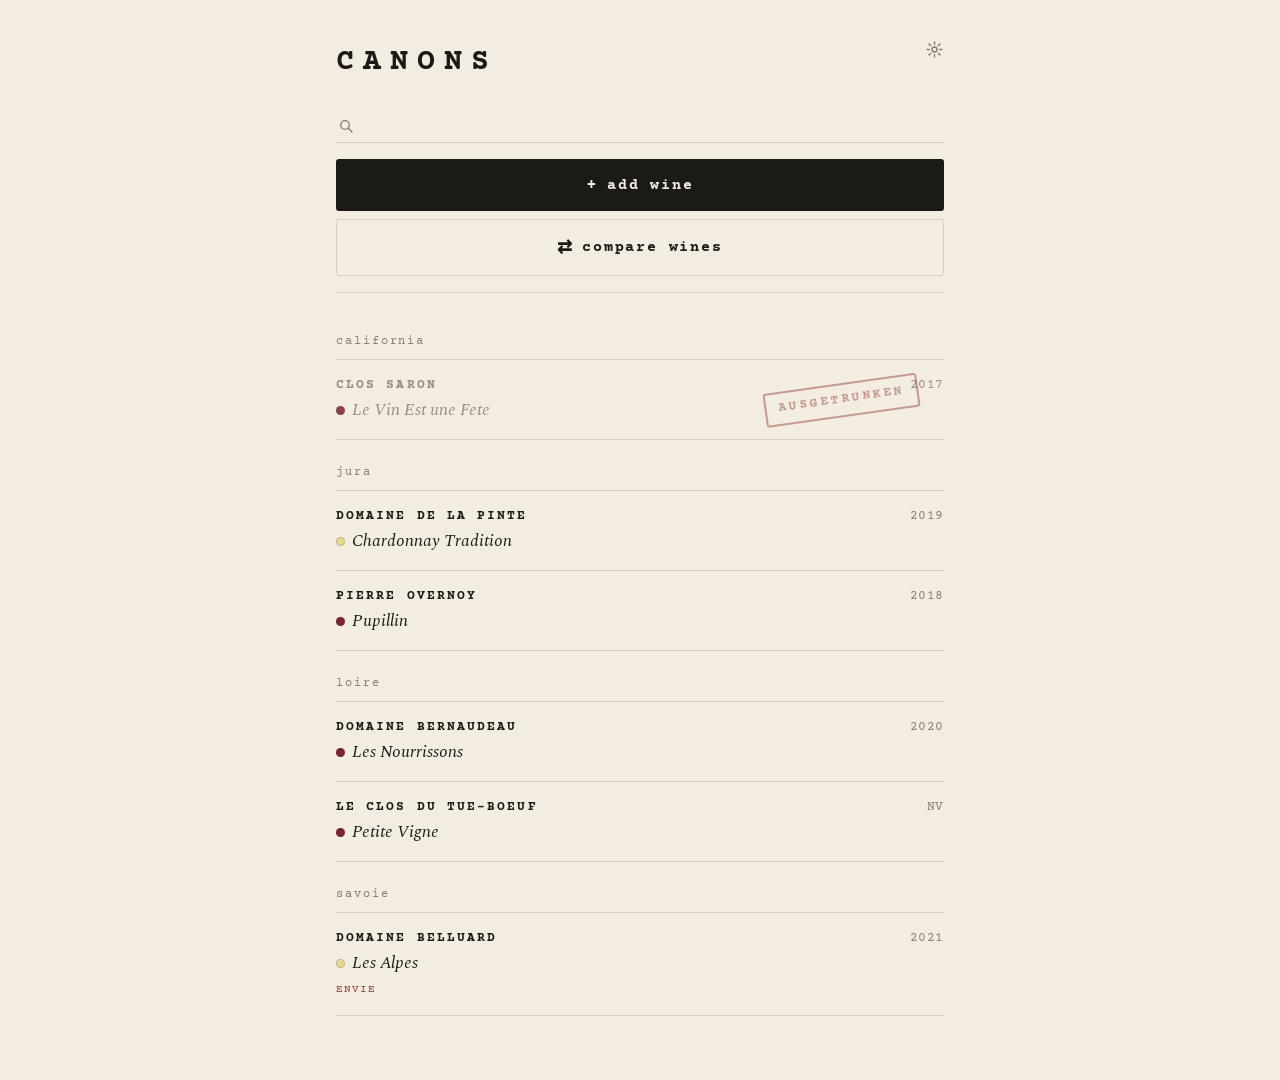
==== index.html @ 87cb5740 "Comparison stage 2: compare module — picker, AI/free run, swipeable result cards" ====
<!DOCTYPE html>
<html lang="en">
  <head>
    <meta charset="UTF-8" />
    <meta name="viewport" content="width=device-width, initial-scale=1, viewport-fit=cover" />
    <meta name="theme-color" content="#f3ede1" />
    <meta name="color-scheme" content="light" />
    <title>CANONS</title>

    <link rel="manifest" href="./manifest.webmanifest" />
    <link rel="apple-touch-icon" href="./icons/icon-192.png" />
    <meta name="apple-mobile-web-app-capable" content="yes" />
    <meta name="apple-mobile-web-app-status-bar-style" content="default" />
    <meta name="apple-mobile-web-app-title" content="CANONS" />

    <link
      href="https://fonts.googleapis.com/css2?family=Courier+Prime:ital,wght@0,400;0,700;1,400&family=Spectral:ital,wght@0,400;0,500;1,400&family=Space+Grotesk:wght@300;400;500;600;700&family=Comic+Relief:wght@400;700&display=swap"
      rel="stylesheet"
    />
    <link rel="stylesheet" href="./styles.css" />
  </head>
  <body>
    <div class="app">
      <!-- ================= HOME ================= -->
      <section id="view-home" class="view">
        <header class="app-header">
          <div class="brand-row">
            <p class="brand">CANONS</p>
            <button class="icon-btn" id="settings-btn" type="button" aria-label="Appearance settings">
              <svg viewBox="0 0 24 24" aria-hidden="true" fill="none" stroke="currentColor" stroke-width="1.8" stroke-linecap="round">
                <circle cx="12" cy="12" r="3.2" />
                <path d="M12 2.5v3M12 18.5v3M2.5 12h3M18.5 12h3M5 5l2.1 2.1M16.9 16.9 19 19M19 5l-2.1 2.1M7.1 16.9 5 19" />
              </svg>
            </button>
          </div>

          <div class="filter-line">
            <svg class="filter-icon" viewBox="0 0 24 24" aria-hidden="true">
              <circle cx="10.5" cy="10.5" r="6.5" fill="none" stroke="currentColor" stroke-width="2" />
              <line x1="15.5" y1="15.5" x2="21" y2="21" stroke="currentColor" stroke-width="2" stroke-linecap="round" />
            </svg>
            <input
              id="filter-input"
              class="filter-input"
              type="search"
              placeholder=""
              aria-label="Search the cellar"
              autocomplete="off"
              autocapitalize="off"
              spellcheck="false"
            />
          </div>

          <div class="actions">
            <button class="add-btn-large" type="button" id="add-wine-btn">
              <span class="glyph">+</span> add wine
            </button>
            <button class="add-btn-large add-btn-large--secondary" type="button" id="compare-btn">
              <span class="glyph">⇄</span> compare wines
            </button>
          </div>
        </header>

        <main id="wine-list"></main>
      </section>

      <!-- ================= ADD WINE ================= -->
      <section id="view-add" class="view" hidden>
        <header class="view-header">
          <button class="action-link" type="button" id="add-back-btn">‹ back</button>
          <p class="brand">New wine</p>
        </header>

        <form id="add-form" novalidate>
          <div class="wine-fields" id="add-fields"></div>
          <div class="form-actions">
            <button type="submit" class="save-btn">save</button>
          </div>
        </form>
      </section>

      <!-- ================= WINE DETAIL ================= -->
      <section id="view-detail" class="view" hidden>
        <header class="view-header">
          <button class="action-link" type="button" id="detail-back-btn">‹ back</button>
          <button class="action-link action-link--quiet" type="button" id="detail-delete-btn">remove</button>
        </header>

        <p class="meta-line" id="detail-meta"></p>

        <form id="detail-form" novalidate>
          <div class="wine-fields" id="detail-fields"></div>
          <div class="form-actions">
            <span class="save-status" id="detail-save-status"></span>
            <button type="submit" class="save-btn">save</button>
          </div>
        </form>
      </section>

      <!-- ================= COMPARE: saved list ================= -->
      <section id="view-compare" class="view" hidden>
        <header class="view-header">
          <button class="action-link" type="button" id="compare-back-btn">‹ back</button>
          <p class="brand">Compare</p>
        </header>
        <div class="actions">
          <button class="add-btn-large" type="button" id="compare-new-btn">
            <span class="glyph">+</span> new comparison
          </button>
        </div>
        <main id="compare-list"></main>
      </section>

      <!-- ================= COMPARE: builder ================= -->
      <section id="view-compare-build" class="view" hidden>
        <header class="view-header">
          <button class="action-link" type="button" id="compare-build-back-btn">‹ back</button>
          <p class="brand">New comparison</p>
        </header>

        <p class="section-label">wines</p>
        <ul class="compare-chosen" id="compare-chosen"></ul>

        <div class="compare-add-actions">
          <button type="button" class="backup-btn" id="compare-add-cellar-btn">add from cellar</button>
          <button type="button" class="backup-btn" id="compare-add-outside-btn">add outside wine</button>
        </div>

        <!-- cellar picker -->
        <div class="compare-cellar-picker" id="compare-cellar-picker" hidden>
          <input type="search" class="filter-input" id="compare-cellar-search" placeholder="search your cellar…" autocomplete="off" />
          <div class="compare-cellar-results" id="compare-cellar-results"></div>
        </div>

        <!-- outside-wine mini form -->
        <div class="compare-outside-form" id="compare-outside-form" hidden>
          <input type="text" class="sync-field" id="compare-out-producer" placeholder="producer" autocomplete="off" />
          <input type="text" class="sync-field" id="compare-out-cuvee" placeholder="cuvée" autocomplete="off" />
          <input type="text" class="sync-field" id="compare-out-vintage" placeholder="vintage (or NV)" autocomplete="off" />
          <button type="button" class="backup-btn" id="compare-out-add-btn">add this wine</button>
        </div>

        <p class="compare-build-hint" id="compare-build-hint">add at least 2 wines to compare.</p>

        <!-- run: chooser / loading / fail / free-paste (reuses research styles) -->
        <div class="research-panel compare-run" id="compare-run" hidden>
          <div class="research-chooser" id="compare-chooser">
            <p class="research-chooser-q">how would you like to run this comparison?</p>
            <div class="research-chooser-actions">
              <button type="button" class="research-choose-ai" id="compare-choose-ai">AI compare</button>
              <button type="button" class="research-choose-free" id="compare-choose-free">free compare</button>
            </div>
            <p class="research-chooser-note">
              <strong>AI</strong> compares all the wines in one web-backed pass
              (costs a few cents). <strong>Free</strong> gives you a prompt to
              paste into any chatbot yourself.
            </p>
          </div>

          <div class="research-loading" id="compare-loading" hidden>
            <span class="research-spinner" aria-hidden="true"></span>
            <p class="research-loading-text">comparing… this can take 10–30 seconds.</p>
            <div class="research-actions">
              <button type="button" class="research-loading-cancel" id="compare-loading-cancel">cancel</button>
            </div>
          </div>

          <div class="research-fail" id="compare-fail" hidden>
            <p class="research-error compare-fail-msg" id="compare-fail-msg"></p>
            <div class="research-actions research-actions--end">
              <button type="button" class="action-link" id="compare-fail-free">free instead</button>
              <button type="button" class="action-link action-link--quiet" id="compare-fail-cancel">cancel</button>
              <button type="button" class="save-btn" id="compare-retry-btn">retry</button>
            </div>
          </div>

          <div class="research-input" id="compare-manual" hidden>
            <p class="research-help">
              Tap <strong>copy request</strong>, paste it into Claude or ChatGPT,
              then paste the reply back and tap <strong>view comparison</strong>.
            </p>
            <div class="research-actions research-actions--start">
              <button type="button" class="action-link" id="compare-copy-btn">
                <span class="glyph">⧉</span> copy request
              </button>
              <span class="research-status" id="compare-copy-status"></span>
            </div>
            <textarea class="research-paste" id="compare-paste" rows="4" placeholder="paste the assistant's reply here…" autocomplete="off" spellcheck="false"></textarea>
            <p class="research-error" id="compare-manual-error" hidden></p>
            <div class="research-actions">
              <button type="button" class="action-link action-link--quiet" id="compare-manual-cancel">cancel</button>
              <button type="button" class="save-btn" id="compare-manual-review">view comparison</button>
            </div>
          </div>
        </div>
      </section>

      <!-- ================= COMPARE: detail (swipeable cards) ================= -->
      <section id="view-compare-detail" class="view" hidden>
        <header class="view-header">
          <button class="action-link" type="button" id="compare-detail-back-btn">‹ back</button>
          <button class="action-link action-link--quiet" type="button" id="compare-delete-btn">delete</button>
        </header>
        <p class="meta-line" id="compare-detail-title"></p>
        <div class="compare-cards" id="compare-cards"></div>
        <div class="compare-dots" id="compare-dots" aria-hidden="true"></div>
      </section>

      <!-- ================= SETTINGS ================= -->
      <div class="settings-overlay" id="settings-overlay" hidden>
        <div class="settings-sheet" role="dialog" aria-label="Settings">

          <!-- ---- Main page: appearance + a door into advanced ---- -->
          <div class="settings-page" id="settings-page-main">
            <div class="settings-head">
              <p class="settings-title">appearance</p>
              <button class="action-link action-link--quiet" type="button" id="settings-close">close</button>
            </div>
            <p class="settings-label">theme</p>
            <div class="theme-list" id="theme-list"></div>

            <button type="button" class="settings-row-btn" id="settings-advanced-btn">
              <span>data &amp; sync</span>
              <span class="settings-row-chevron" aria-hidden="true">›</span>
            </button>
          </div>

          <!-- ---- Advanced page: sync + backup ---- -->
          <div class="settings-page" id="settings-page-advanced" hidden>
            <div class="settings-head">
              <button class="action-link" type="button" id="settings-back-btn">‹ back</button>
              <p class="settings-title">data &amp; sync</p>
            </div>

            <button type="button" class="action-link action-link--quiet sync-help-toggle" id="sync-help-toggle" aria-expanded="false" aria-controls="sync-help-panel">how does this work?</button>

            <div class="sync-help-panel" id="sync-help-panel" hidden>
              <p class="sync-help-block">
                <strong>Sync</strong> keeps your cellar matched on every device, automatically.
                Set it up once and anything you add or edit shows up on your other
                devices on its own — no files to move. On a new device, open this menu,
                paste the <strong>sync code</strong> from a device that's already linked,
                then tap <strong>link this device</strong>.
              </p>
              <p class="sync-help-block">
                <strong>Export / import</strong> is the manual version.
                <strong>Export wines</strong> saves your whole cellar to a single file
                you can keep as a backup or send to someone. <strong>Import wines</strong>
                loads that file back in. Nothing updates by itself — you do it whenever
                you want a snapshot.
              </p>
              <p class="sync-help-block sync-help-diff">
                <strong>The difference:</strong> both move your wines around — sync does
                it for you continuously, export/import is a one-off copy you trigger by
                hand. Use sync for everyday across-device use; run an export now and then
                as a safety backup.
              </p>
            </div>

            <p class="settings-label">sync</p>

            <!-- Linked state -->
            <div class="sync-linked" id="sync-linked" hidden>
              <p class="sync-info">
                Synced across devices.
                <span class="sync-when" id="sync-when"></span>
              </p>
              <div class="sync-actions">
                <button type="button" class="backup-btn" id="sync-now-btn">sync now</button>
                <button type="button" class="backup-btn" id="sync-copy-btn">copy sync code</button>
                <button type="button" class="backup-btn backup-btn--quiet" id="sync-unlink-btn">unlink</button>
              </div>
            </div>

            <!-- Unlinked state -->
            <div class="sync-setup" id="sync-setup">
              <p class="sync-help">
                Sync your cellar between devices with no account — paste a
                <strong>sync code</strong> from another device, or set up a new
                shared cellar.
              </p>
              <textarea
                class="sync-token-input"
                id="sync-token-input"
                rows="2"
                placeholder="paste a sync code here…"
                autocomplete="off"
                spellcheck="false"
              ></textarea>
              <div class="sync-actions">
                <button type="button" class="backup-btn" id="sync-join-btn">link this device</button>
                <button type="button" class="backup-btn backup-btn--quiet" id="sync-new-btn">set up new cellar</button>
              </div>

              <!-- New-cellar form (Supabase details), revealed by "set up new cellar" -->
              <div class="sync-new-form" id="sync-new-form" hidden>
                <label class="sync-field-label" for="sync-url-input">Supabase project URL</label>
                <input type="url" class="sync-field" id="sync-url-input" placeholder="https://xxxx.supabase.co" autocomplete="off" spellcheck="false" />
                <label class="sync-field-label" for="sync-key-input">Supabase anon key</label>
                <textarea class="sync-field" id="sync-key-input" rows="2" placeholder="eyJ…" autocomplete="off" spellcheck="false"></textarea>
                <label class="sync-field-label" for="sync-code-input">cellar code (the shared secret)</label>
                <div class="sync-code-row">
                  <input type="text" class="sync-field" id="sync-code-input" placeholder="e.g. abcd-efgh-ijkl" autocomplete="off" spellcheck="false" />
                  <button type="button" class="backup-btn" id="sync-gen-btn">generate</button>
                </div>
                <button type="button" class="backup-btn" id="sync-create-btn">create &amp; link</button>
              </div>
            </div>

            <!-- Inline confirm (replaces blocking confirm() dialogs, which are
                 unreliable inside an installed PWA) -->
            <div class="sync-confirm" id="sync-confirm" hidden>
              <p class="sync-confirm-msg" id="sync-confirm-msg"></p>
              <div class="sync-actions">
                <button type="button" class="backup-btn" id="sync-confirm-yes">ok</button>
                <button type="button" class="backup-btn backup-btn--quiet" id="sync-confirm-no">cancel</button>
              </div>
            </div>

            <p class="backup-status" id="sync-status"></p>

            <p class="settings-label settings-label--spaced">backup</p>
            <div class="backup-actions">
              <button type="button" class="backup-btn" id="export-btn">export wines</button>
              <label class="backup-btn" for="import-input">
                import wines
                <input type="file" id="import-input" accept="application/json,.json" hidden />
              </label>
            </div>
            <p class="backup-status" id="backup-status"></p>
          </div>
        </div>
      </div>
    </div>

    <!-- Shared field markup for Add Wine and Wine detail (cloned via JS) -->
    <template id="wine-fields-template">
      <div class="field field-producer">
        <label data-cf="producer">producer</label>
        <textarea class="f-producer autogrow" rows="1" autocomplete="off" spellcheck="false"></textarea>
      </div>

      <div class="field field-cuvee">
        <label data-cf="cuvee">cuvée</label>
        <textarea class="f-cuvee autogrow" rows="1" autocomplete="off" spellcheck="false"></textarea>
      </div>

      <div class="field">
        <label data-cf="grape_varietals">grape varietals</label>
        <textarea class="f-grapes autogrow" rows="1" placeholder="composition may vary by vintage" autocomplete="off" spellcheck="false"></textarea>
      </div>

      <div class="field-row">
        <div class="field field-vintage">
          <label data-cf="vintage">vintage</label>
          <input type="text" class="f-vintage" placeholder="e.g. 2021 or NV" autocomplete="off" />
        </div>

        <div class="field field-bottles">
          <label>bottles</label>
          <div class="stepper">
            <button type="button" class="stepper-btn bottles-minus" aria-label="One fewer">−</button>
            <input type="number" class="f-bottles" inputmode="numeric" min="0" step="1" value="1" />
            <button type="button" class="stepper-btn bottles-plus" aria-label="One more">+</button>
          </div>
        </div>
      </div>

      <div class="field">
        <label>status</label>
        <div class="status-options">
          <button type="button" class="status-option" data-status="en_cave">en cave</button>
          <button type="button" class="status-option" data-status="envie">envie</button>
          <button type="button" class="status-option" data-status="ausgetrunken">finished</button>
        </div>
      </div>

      <div class="research-launch">
        <button type="button" class="research-trigger">
          <span class="glyph">⌕</span> get wine info
        </button>
        <div class="research-mount"></div>
      </div>

      <p class="section-label">tech facts</p>

      <div class="field-row">
        <div class="field">
          <label data-cf="region">region</label>
          <textarea class="f-region autogrow" rows="1" autocomplete="off" spellcheck="false"></textarea>
        </div>
        <div class="field">
          <label data-cf="country">country</label>
          <textarea class="f-country autogrow" rows="1" autocomplete="off" spellcheck="false"></textarea>
        </div>
      </div>

      <div class="field-row">
        <div class="field">
          <label data-cf="colour">colour</label>
          <textarea class="f-colour autogrow" rows="1" placeholder="rouge / blanc / rosé / orange" autocomplete="off" spellcheck="false"></textarea>
        </div>
        <div class="field">
          <label data-cf="terroir_type">terroir type</label>
          <textarea class="f-terroir autogrow" rows="1" autocomplete="off" spellcheck="false"></textarea>
        </div>
      </div>

      <p class="section-label" data-cf="vinification">vinification</p>
      <div class="field">
        <textarea
          class="f-vinification narrative autogrow"
          rows="3"
          placeholder="concrete facts only — maceration, élevage, vessel, ageing time…"
        ></textarea>
      </div>

      <p class="section-label" data-cf="tasting_notes">tasting notes</p>
      <div class="field">
        <textarea class="f-tasting-notes narrative autogrow" rows="3"></textarea>
      </div>
      <div class="field">
        <label data-cf="drinking_window">drinking window</label>
        <textarea class="f-drinking-window autogrow" rows="1" placeholder="e.g. now–2030" autocomplete="off" spellcheck="false"></textarea>
      </div>

      <p class="section-label" data-cf="expert_context">context</p>
      <div class="field">
        <textarea
          class="f-expert-context narrative autogrow"
          rows="3"
          placeholder="the lowdown — where it sits in the lineup, scarcity, price, who pours it… (research can fill this)"
        ></textarea>
      </div>

      <p class="section-label">notes</p>
      <div class="field">
        <textarea class="f-user-notes narrative autogrow" rows="3" placeholder="your own notes"></textarea>
      </div>

      <div class="provenance-block" hidden>
        <p class="section-label">sources</p>
        <p class="confidence-legend">
          <span class="confidence-dot" data-confidence="sourced"></span> sourced
          <span class="confidence-dot" data-confidence="inferred"></span> inferred
          <span class="confidence-dot" data-confidence="not_found"></span> not found
        </p>
        <ul class="sources-list"></ul>
      </div>
    </template>

    <!-- Research panel (cloned into the Add and Detail views via JS) -->
    <template id="research-panel-template">
      <section class="research-panel" hidden>
        <!-- Chooser: pick how to look the wine up (shown first each time) -->
        <div class="research-chooser">
          <p class="research-chooser-q">how would you like to look this up?</p>
          <div class="research-chooser-actions">
            <button type="button" class="research-choose-ai">AI research</button>
            <button type="button" class="research-choose-free">free search</button>
          </div>
          <p class="research-chooser-note">
            <strong>AI</strong> fills the facts for you from the web (costs a few
            cents per wine). <strong>Free</strong> gives you a prompt to paste
            into any chatbot yourself.
          </p>
        </div>

        <!-- Automated: working/loading state -->
        <div class="research-loading" hidden>
          <span class="research-spinner" aria-hidden="true"></span>
          <p class="research-loading-text">researching this wine… this can take 10–30 seconds.</p>
          <div class="research-actions">
            <button type="button" class="research-loading-cancel">cancel</button>
          </div>
        </div>

        <!-- Automated: failure / retry state -->
        <div class="research-fail" hidden>
          <p class="research-error research-fail-msg"></p>
          <div class="research-actions research-actions--end">
            <button type="button" class="action-link research-fail-manual">free search instead</button>
            <button type="button" class="action-link action-link--quiet research-fail-cancel">cancel</button>
            <button type="button" class="save-btn research-retry-btn">retry</button>
          </div>
        </div>

        <!-- Manual: dossier paste-back -->
        <div class="research-input" hidden>
          <p class="research-help">
            Tap <strong>copy request</strong>, paste it into Claude or ChatGPT,
            then paste the reply back below and tap <strong>review</strong>.
          </p>
          <div class="research-actions research-actions--start">
            <button type="button" class="action-link research-copy-btn">
              <span class="glyph">⧉</span> copy request
            </button>
            <span class="research-status research-copy-status"></span>
          </div>
          <textarea
            class="research-paste"
            rows="4"
            placeholder="paste the assistant's reply here…"
            autocomplete="off"
            spellcheck="false"
          ></textarea>
          <p class="research-error" hidden></p>
          <div class="research-actions">
            <button type="button" class="action-link action-link--quiet research-cancel-btn">cancel</button>
            <button type="button" class="save-btn research-review-btn">review</button>
          </div>
        </div>

        <div class="research-review" hidden>
          <p class="research-label">review &amp; apply — unchecked items are left as they are</p>
          <div class="research-preview-list"></div>
          <div class="research-actions">
            <button type="button" class="action-link action-link--quiet research-back-btn">back</button>
            <button type="button" class="save-btn research-apply-btn">apply selected</button>
          </div>
        </div>
      </section>
    </template>

    <script src="./storage.js"></script>
    <script src="./research.js"></script>
    <script src="./compare.js"></script>
    <script src="./compare-store.js"></script>
    <script src="./sync.js"></script>
    <script src="./research-api.js"></script>
    <script src="./app.js"></script>
  </body>
</html>
---- styles.css ----
/* ---------------------------------------------------------------------------
   Wine Cave — design system
   Reference: a natural-wine restaurant list in Paris — matte paper, ink,
   typewriter + warm serif type, calm and unfussy.
--------------------------------------------------------------------------- */

/* ---------------------------------------------------------------------------
   THEMES
   Each theme just overrides the palette + font variables below. "Paper" (the
   original look) lives in :root and is the default. New styles are added as
   another html[data-theme="…"] block — no structural changes needed. The
   active theme is chosen in the settings menu and saved to localStorage.
--------------------------------------------------------------------------- */

:root {
  /* Palette — "Paper" (default theme) */
  --paper: #f3ede1;
  --ink: #1c1a17;
  --muted: #857b6d;
  --hairline: #d9cfbd;
  --accent: #8e3b2f; /* rubber-stamp oxblood */

  /* Type */
  --font-mono: "Courier Prime", "Courier New", ui-monospace, SFMono-Regular, Menlo, monospace;
  --font-serif: "Spectral", "Iowan Old Style", "Palatino Linotype", Georgia, serif;
  --font-sans: "Space Grotesk", "Helvetica Neue", Arial, sans-serif;

  /* Rhythm (shared across all themes) */
  --space-1: 4px;
  --space-2: 8px;
  --space-3: 16px;
  --space-4: 24px;
  --space-5: 40px;
  --space-6: 64px;

  --max-width: 640px;
}

/* Palette blocks use a bare [data-theme] selector (not html[…]) so they apply
   both to <html> (the active theme) AND to any scoped element — e.g. each row
   in the settings menu previews itself in its own theme. Layout/treatment
   rules below stay html-scoped so previews don't reflow the whole app. */

[data-theme="paper"] {
  --paper: #f3ede1;
  --ink: #1c1a17;
  --muted: #857b6d;
  --hairline: #d9cfbd;
  --accent: #8e3b2f;
}

/* Example alternate theme — cool marble whites with a deep-green accent. */
[data-theme="marble"] {
  --paper: #eef0ec;
  --ink: #20231f;
  --muted: #82867e;
  --hairline: #d6d9d1;
  --accent: #3f5c4c;
}

/* ---- Swiss / International Typographic Style ----------------------------
   Space Grotesk throughout, larger and bolder, no italics. The three Swiss
   themes share this typography and differ only in palette. Overriding the
   font variables flips every component to Space Grotesk in one move. */

[data-theme^="swiss"] {
  --font-mono: var(--font-sans);
  --font-serif: var(--font-sans);
}

[data-theme="swiss-white"] {
  --paper: #ffffff;
  --ink: #000000;
  --muted: #6f6f6f;
  --hairline: #e4e4e4;
  --accent: #000000;
}

[data-theme="swiss-black"] {
  --paper: #000000;
  --ink: #ffffff;
  --muted: #9a9a9a;
  --hairline: #2b2b2b;
  --accent: #ffffff;
  color-scheme: dark;
}

[data-theme="swiss-primary"] {
  --paper: #ffffff;
  --ink: #000000;
  --muted: #6f6f6f;
  --hairline: #e4e4e4;
  --accent: #000000;
}

/* ---- Comic — playful: Comic Relief, rainbow letters (set in JS), cream
   ground with a tiled wallpaper of little sloshing wine glasses. -------- */

[data-theme="comic"] {
  --paper: #f8f2e3;
  --ink: #5a4a2f;
  --muted: #b0a07d;
  --hairline: #e7dabd;
  --accent: #d2552f;
  --font-mono: "Comic Relief", "Comic Sans MS", "Chalkboard SE", cursive;
  --font-serif: "Comic Relief", "Comic Sans MS", "Chalkboard SE", cursive;
}

html[data-theme="comic"] body {
  background-color: #f8f2e3;
  background-image: url("data:image/svg+xml,%3Csvg xmlns='http://www.w3.org/2000/svg' width='66' height='66' viewBox='0 0 66 66'%3E%3Cg fill='none' stroke='%23ecdfc2' stroke-width='1.5' stroke-linecap='round' stroke-linejoin='round' transform='rotate(45 33 33)'%3E%3Cpath d='M25 20 Q33 35 41 20'/%3E%3Cpath d='M33 35 V47'/%3E%3Cpath d='M26 49 H40'/%3E%3Cpath d='M41 20 Q48 14 46 8'/%3E%3Ccircle cx='46' cy='5' r='1.3'/%3E%3Cpath d='M25 20 Q22 16 24 12'/%3E%3C/g%3E%3C/svg%3E");
  background-size: 66px 66px;
}

/* A touch larger and heavier so the rounded letters read well over the
   wallpaper. */
html[data-theme="comic"] body {
  font-size: 18px;
  font-weight: 700;
}

/* Outline the filled buttons so the rainbow letters stay readable. */
html[data-theme="comic"] .add-btn-large,
html[data-theme="comic"] .save-btn,
html[data-theme="comic"] .research-trigger {
  background: var(--paper);
  color: var(--ink);
  border: 2px solid var(--hairline);
}

html[data-theme="comic"] .wine-cuvee {
  font-style: normal;
}

/* Shared Swiss typographic treatment — bigger, bolder, gridded. */
html[data-theme^="swiss"] body {
  font-size: 17px;
}

html[data-theme^="swiss"] .brand {
  font-size: 18px;
  font-weight: 700;
  letter-spacing: 0.16em;
}

html[data-theme^="swiss"] .region-label {
  font-size: 13px;
  font-weight: 700;
  letter-spacing: 0.08em;
  color: var(--ink);
}

html[data-theme^="swiss"] .wine-producer {
  font-size: 12px;
  font-weight: 700;
  letter-spacing: 0.14em;
}

html[data-theme^="swiss"] .wine-cuvee {
  font-family: var(--font-sans);
  font-style: normal;
  font-weight: 500;
  font-size: 23px;
  letter-spacing: -0.01em;
}

html[data-theme^="swiss"] .wine-vintage {
  font-size: 15px;
  font-weight: 500;
}

html[data-theme^="swiss"] .field-cuvee textarea {
  font-family: var(--font-sans);
  font-style: normal;
  font-weight: 500;
  font-size: 20px;
}

html[data-theme^="swiss"] .section-label {
  font-weight: 700;
}

html[data-theme^="swiss"] .add-btn-large,
html[data-theme^="swiss"] .research-trigger,
html[data-theme^="swiss"] .save-btn {
  font-weight: 700;
  letter-spacing: 0.06em;
}

/* The stamp's multiply blend is tuned for ink-on-paper; normalise it so it
   stays visible on the white and black Swiss grounds. */
html[data-theme^="swiss"] .stamp {
  mix-blend-mode: normal;
  opacity: 0.85;
  font-weight: 700;
}

/* Marble — give the add-wine button the deep-green accent so it matches the
   "research this wine" button instead of reading as near-black ink. */
html[data-theme="marble"] .add-btn-large {
  background: var(--accent);
}

html[data-theme="marble"] .add-btn-large:hover {
  background: var(--accent);
  opacity: 0.88;
}

/* The AUSGETRUNKEN stamp already uses --accent, but its multiply blend muddies
   the green over marble's cool ground. Normalise the blend so the accent reads
   true, while opacity keeps the faded, stamped-on tone. */
html[data-theme="marble"] .stamp {
  mix-blend-mode: normal;
}

/* Swiss Primary — each non-finished entry's text takes a random primary
   colour (assigned in JS); let the producer/cuvée/vintage inherit it. */
html[data-theme="swiss-primary"] .wine-entry:not(.wine-entry--finished) .wine-producer,
html[data-theme="swiss-primary"] .wine-entry:not(.wine-entry--finished) .wine-cuvee,
html[data-theme="swiss-primary"] .wine-entry:not(.wine-entry--finished) .wine-vintage {
  color: inherit;
}

* {
  box-sizing: border-box;
}

html,
body {
  margin: 0;
  padding: 0;
}

body {
  background: var(--paper);
  color: var(--ink);
  font-family: var(--font-mono);
  font-size: 16px;
  line-height: 1.5;
  -webkit-font-smoothing: antialiased;
  text-rendering: optimizeLegibility;
}

/* Force the light palette even if the system is in dark mode (§8) */
:root {
  color-scheme: light only;
}

.app {
  max-width: var(--max-width);
  margin: 0 auto;
  padding: var(--space-5) var(--space-3) var(--space-6);
}

/* ---------------------------------------------------------------------- */
/* Header / filter / actions                                               */
/* ---------------------------------------------------------------------- */

.app-header {
  margin-bottom: var(--space-5);
  padding-bottom: var(--space-3);
  border-bottom: 1px solid var(--hairline);
}

.brand {
  font-family: var(--font-mono);
  font-weight: 700;
  font-size: 15px;
  letter-spacing: 0.3em;
  text-transform: uppercase;
  color: var(--ink);
  margin: 0 0 var(--space-4);
}

.brand-row {
  display: flex;
  align-items: flex-start;
  justify-content: space-between;
}

/* CANONS title — 2x the per-theme brand size, in every theme. */
.brand-row .brand {
  font-size: 30px;
}

html[data-theme^="swiss"] .brand-row .brand {
  font-size: 36px;
}

.icon-btn {
  background: none;
  border: none;
  padding: 2px;
  margin: -2px;
  cursor: pointer;
  color: var(--muted);
  display: inline-flex;
  transition: color 0.15s ease;
}

.icon-btn:hover {
  color: var(--accent);
}

.icon-btn svg {
  width: 19px;
  height: 19px;
}

/* Settings sheet */

.settings-overlay {
  position: fixed;
  inset: 0;
  z-index: 50;
  background: rgba(28, 26, 23, 0.38);
  display: flex;
  align-items: flex-end;
  justify-content: center;
}

.settings-overlay[hidden] {
  display: none;
}

.settings-sheet {
  width: 100%;
  max-width: var(--max-width);
  background: var(--paper);
  border-top-left-radius: 14px;
  border-top-right-radius: 14px;
  border: 1px solid var(--hairline);
  padding: var(--space-4) var(--space-3) var(--space-6);
  box-shadow: 0 -10px 36px rgba(0, 0, 0, 0.18);
}

.settings-head {
  display: flex;
  align-items: baseline;
  justify-content: space-between;
  margin-bottom: var(--space-4);
}

.settings-title {
  font-family: var(--font-mono);
  font-weight: 700;
  font-size: 13px;
  letter-spacing: 0.2em;
  text-transform: uppercase;
  color: var(--ink);
  margin: 0;
}

.settings-label {
  font-family: var(--font-mono);
  font-size: 12px;
  letter-spacing: 0.16em;
  text-transform: lowercase;
  color: var(--muted);
  padding-bottom: var(--space-2);
  border-bottom: 1px solid var(--hairline);
  margin: 0 0 var(--space-3);
}

.theme-list {
  display: flex;
  flex-direction: column;
  gap: var(--space-2);
}

.theme-option {
  display: flex;
  align-items: center;
  gap: var(--space-3);
  width: 100%;
  text-align: left;
  cursor: pointer;
  /* Each row carries its own data-theme, so these resolve to that theme's
     palette + font — the row previews itself. */
  background: var(--paper);
  color: var(--ink);
  font-family: var(--font-mono);
  border: 1px solid var(--hairline);
  border-radius: 3px;
  padding: var(--space-3);
  transition: box-shadow 0.15s ease;
}

.theme-option:hover {
  box-shadow: inset 0 0 0 1px var(--muted);
}

.theme-option.is-active {
  box-shadow: inset 0 0 0 2px var(--accent);
}

.theme-swatches {
  display: flex;
  gap: 4px;
  flex-shrink: 0;
}

.theme-swatch {
  width: 15px;
  height: 15px;
  border-radius: 50%;
  border: 1px solid rgba(128, 128, 128, 0.45);
}

.theme-name {
  flex: 1;
  font-family: var(--font-mono);
  font-size: 13px;
  letter-spacing: 0.08em;
  text-transform: lowercase;
  color: var(--ink);
}

.theme-check {
  font-family: var(--font-mono);
  font-size: 13px;
  color: var(--accent);
}

/* Backup / restore */

.settings-label--spaced {
  margin-top: var(--space-5);
}

.backup-actions {
  display: flex;
  gap: var(--space-3);
}

.backup-btn {
  flex: 1;
  text-align: center;
  font-family: var(--font-mono);
  font-size: 13px;
  letter-spacing: 0.08em;
  text-transform: lowercase;
  color: var(--ink);
  background: transparent;
  border: 1px solid var(--hairline);
  border-radius: 3px;
  padding: 12px;
  cursor: pointer;
  transition: border-color 0.15s ease, color 0.15s ease;
}

.backup-btn:hover {
  border-color: var(--accent);
  color: var(--accent);
}

.backup-status {
  font-family: var(--font-mono);
  font-size: 11px;
  letter-spacing: 0.12em;
  text-transform: lowercase;
  color: var(--muted);
  margin: var(--space-2) 0 0;
  min-height: 1em;
}

/* --- Sync --- */
.sync-actions {
  display: flex;
  flex-wrap: wrap;
  gap: var(--space-3);
}

.backup-btn--quiet {
  flex: 0 0 auto;
  opacity: 0.7;
}

.sync-help,
.sync-info {
  font-family: var(--font-mono);
  font-size: 12px;
  line-height: 1.5;
  color: var(--muted);
  margin: 0 0 var(--space-3);
}

.sync-info strong,
.sync-help strong {
  color: var(--ink);
  font-weight: 700;
}

.sync-when {
  display: block;
  margin-top: 2px;
  letter-spacing: 0.08em;
}

/* "how does this work?" explainer — collapsed by default */
.sync-help-toggle {
  margin: 0 0 var(--space-3);
}

.sync-help-panel {
  border: 1px solid var(--hairline);
  border-radius: 8px;
  padding: var(--space-3) var(--space-3) calc(var(--space-3) - var(--space-2));
  margin: 0 0 var(--space-4);
}

.sync-help-block {
  font-family: var(--font-mono);
  font-size: 12px;
  line-height: 1.55;
  color: var(--muted);
  margin: 0 0 var(--space-3);
}

.sync-help-block strong {
  color: var(--ink);
  font-weight: 700;
}

.sync-help-diff {
  border-top: 1px solid var(--hairline);
  padding-top: var(--space-3);
}

.sync-token-input,
.sync-field {
  width: 100%;
  box-sizing: border-box;
  font-family: var(--font-mono);
  font-size: 12px;
  color: var(--ink);
  background: transparent;
  border: 1px solid var(--hairline);
  border-radius: 3px;
  padding: 10px;
  margin-bottom: var(--space-3);
  resize: vertical;
}

.sync-token-input:focus,
.sync-field:focus {
  outline: none;
  border-color: var(--accent);
}

.sync-new-form {
  margin-top: var(--space-3);
  padding-top: var(--space-3);
  border-top: 1px solid var(--hairline);
}

.sync-field-label {
  display: block;
  font-family: var(--font-mono);
  font-size: 11px;
  letter-spacing: 0.08em;
  text-transform: lowercase;
  color: var(--muted);
  margin-bottom: 4px;
}

.sync-code-row {
  display: flex;
  gap: var(--space-3);
  align-items: flex-start;
}

.sync-code-row .sync-field {
  flex: 1;
}

.sync-code-row .backup-btn {
  flex: 0 0 auto;
}

/* Settings sub-pages + the row that opens "data & sync" */
.settings-page[hidden] {
  display: none;
}

.settings-row-btn {
  display: flex;
  align-items: center;
  justify-content: space-between;
  width: 100%;
  margin-top: var(--space-5);
  padding: 14px 4px;
  background: transparent;
  border: none;
  border-top: 1px solid var(--hairline);
  font-family: var(--font-mono);
  font-size: 13px;
  letter-spacing: 0.08em;
  text-transform: lowercase;
  color: var(--ink);
  cursor: pointer;
  transition: color 0.15s ease;
}

.settings-row-btn:hover {
  color: var(--accent);
}

.settings-row-chevron {
  font-size: 18px;
  color: var(--muted);
}

.sync-confirm {
  margin-top: var(--space-3);
  padding: var(--space-3);
  border: 1px solid var(--hairline);
  border-radius: 3px;
}

.sync-confirm-msg {
  font-family: var(--font-mono);
  font-size: 12px;
  line-height: 1.5;
  color: var(--ink);
  margin: 0 0 var(--space-3);
}

.filter-line {
  position: relative;
  margin-bottom: var(--space-3);
}

.filter-icon {
  position: absolute;
  left: 2px;
  top: 50%;
  transform: translateY(-50%);
  width: 16px;
  height: 16px;
  color: var(--muted);
  pointer-events: none;
}

.filter-input {
  width: 100%;
  background: transparent;
  border: none;
  border-bottom: 1px solid var(--hairline);
  color: var(--ink);
  font-family: var(--font-mono);
  font-size: 15px;
  letter-spacing: 0.02em;
  padding: var(--space-2) var(--space-1) var(--space-2) 26px;
  outline: none;
  transition: border-color 0.15s ease;
}

.filter-input::placeholder {
  color: var(--muted);
}

.filter-input:focus {
  border-bottom-color: var(--accent);
}

.actions {
  display: flex;
  gap: var(--space-4);
  margin-top: var(--space-3);
}

/* Prominent primary action on the home view */
.add-btn-large {
  display: flex;
  align-items: center;
  justify-content: center;
  gap: 8px;
  width: 100%;
  font-family: var(--font-mono);
  font-weight: 700;
  font-size: 15px;
  letter-spacing: 0.12em;
  text-transform: lowercase;
  color: var(--paper);
  background: var(--ink);
  border: none;
  border-radius: 3px;
  padding: 16px 24px;
  cursor: pointer;
  transition: background-color 0.15s ease;
}

.add-btn-large:hover {
  background: var(--accent);
}

.add-btn-large .glyph {
  font-size: 18px;
  color: var(--paper);
}

.action-link {
  font-family: var(--font-mono);
  font-size: 13px;
  letter-spacing: 0.08em;
  text-transform: lowercase;
  color: var(--ink);
  text-decoration: none;
  background: none;
  border: none;
  padding: 0;
  cursor: pointer;
  display: inline-flex;
  align-items: center;
  gap: 6px;
  transition: color 0.15s ease;
}

.action-link:hover {
  color: var(--accent);
}

.action-link .glyph {
  color: var(--muted);
}

/* ---------------------------------------------------------------------- */
/* Collection list                                                         */
/* ---------------------------------------------------------------------- */

.region-group {
  margin-top: var(--space-4);
}

.region-label {
  font-family: var(--font-mono);
  font-size: 12px;
  letter-spacing: 0.16em;
  text-transform: lowercase;
  color: var(--muted);
  padding-bottom: var(--space-2);
  border-bottom: 1px solid var(--hairline);
  margin-bottom: 0;
}

.wine-list {
  list-style: none;
  margin: 0;
  padding: 0;
}

.wine-entry {
  position: relative;
  display: block;
  padding: var(--space-3) 0;
  border-bottom: 1px solid var(--hairline);
  text-decoration: none;
  color: var(--ink);
  overflow: hidden;
  cursor: pointer;
  transition: background-color 0.1s ease;
}

.wine-entry:hover {
  background-color: rgba(28, 26, 23, 0.03);
}

.wine-entry:last-child {
  border-bottom: 1px solid var(--hairline);
}

.wine-row {
  display: flex;
  align-items: baseline;
  justify-content: space-between;
  gap: var(--space-3);
}

.wine-main {
  display: flex;
  flex-direction: column;
  gap: 2px;
  min-width: 0;
}

.wine-producer {
  font-family: var(--font-mono);
  font-weight: 700;
  font-size: 13px;
  letter-spacing: 0.16em;
  text-transform: uppercase;
  color: var(--ink);
  white-space: nowrap;
  overflow: hidden;
  text-overflow: ellipsis;
}

.wine-cuvee-line {
  display: flex;
  align-items: center;
  gap: 7px;
  min-width: 0;
}

.wine-cuvee {
  font-family: var(--font-serif);
  font-style: italic;
  font-size: 17px;
  color: var(--ink);
  white-space: nowrap;
  overflow: hidden;
  text-overflow: ellipsis;
}

/* Wine-type dot — colour cues the type at a glance */
.type-dot {
  width: 9px;
  height: 9px;
  border-radius: 50%;
  flex-shrink: 0;
  border: 1px solid rgba(28, 26, 23, 0.18);
}

.type-dot[data-type="white"] {
  background: #e6d893;
}

.type-dot[data-type="orange"] {
  background: #c8783a;
}

.type-dot[data-type="rose"] {
  background: #e0a0a4;
}

.type-dot[data-type="red"] {
  background: #7c2533;
}

/* Sparkling — pale gold with a little effervescent highlight */
.type-dot[data-type="sparkling"] {
  background: radial-gradient(circle at 33% 30%, #ffffff 0 1.5px, #e7cf78 2.5px 100%);
}

.wine-vintage {
  font-family: var(--font-mono);
  font-size: 13px;
  font-weight: 400;
  color: var(--muted);
  letter-spacing: 0.04em;
  flex-shrink: 0;
  text-align: right;
}

.wine-envie-tag {
  display: block;
  font-family: var(--font-mono);
  font-size: 11px;
  letter-spacing: 0.1em;
  text-transform: uppercase;
  color: var(--accent);
  margin-top: 4px;
}

/* ---------------------------------------------------------------------- */
/* The stamp — signature interaction for Ausgetrunken                     */
/* ---------------------------------------------------------------------- */

.wine-entry--finished {
  opacity: 0.85;
}

/* Let the stamp be the focal point — recede the type beneath it. */
.wine-entry--finished .wine-producer,
.wine-entry--finished .wine-cuvee {
  color: var(--muted);
}

.stamp {
  position: absolute;
  top: 50%;
  right: 4%;
  transform: translateY(-50%) rotate(-8deg);
  font-family: var(--font-mono);
  font-weight: 700;
  font-size: 13px;
  letter-spacing: 0.2em;
  text-transform: uppercase;
  color: var(--accent);
  border: 2px solid var(--accent);
  padding: 5px 12px;
  border-radius: 3px;
  opacity: 0.55;
  mix-blend-mode: multiply;
  pointer-events: none;
  white-space: nowrap;
}

/* ---------------------------------------------------------------------- */
/* Empty state                                                             */
/* ---------------------------------------------------------------------- */

.empty-state {
  margin-top: var(--space-5);
  font-family: var(--font-serif);
  font-style: italic;
  font-size: 15px;
  color: var(--muted);
  text-align: center;
}

/* ---------------------------------------------------------------------- */
/* Small screens                                                           */
/* ---------------------------------------------------------------------- */

@media (max-width: 380px) {
  .wine-cuvee {
    font-size: 16px;
  }

  .stamp {
    font-size: 11px;
    letter-spacing: 0.16em;
    right: 2%;
  }
}

/* ---------------------------------------------------------------------- */
/* Views                                                                   */
/* ---------------------------------------------------------------------- */

.view[hidden] {
  display: none;
}

/* ---------------------------------------------------------------------- */
/* Add Wine form                                                           */
/* ---------------------------------------------------------------------- */

.view-header {
  display: flex;
  align-items: baseline;
  justify-content: space-between;
  /* Stay fixed at the top while the form scrolls, so "back" is always reachable. */
  position: sticky;
  top: 0;
  z-index: 20;
  background: var(--paper);
  padding: var(--space-3) 0;
  margin-bottom: var(--space-3);
  border-bottom: 1px solid var(--hairline);
}

.view-header .brand {
  margin: 0;
}

.action-link--quiet {
  color: var(--muted);
  font-size: 12px;
}

.action-link--quiet:hover {
  color: var(--accent);
}

.meta-line {
  font-family: var(--font-mono);
  font-size: 11px;
  letter-spacing: 0.12em;
  text-transform: lowercase;
  color: var(--muted);
  margin: 0 0 var(--space-4);
  min-height: 1em;
}

.section-label {
  font-family: var(--font-mono);
  font-size: 12px;
  letter-spacing: 0.16em;
  text-transform: lowercase;
  color: var(--muted);
  padding-bottom: var(--space-2);
  border-bottom: 1px solid var(--hairline);
  margin: var(--space-5) 0 var(--space-3);
}

.field {
  display: flex;
  flex-direction: column;
  gap: 4px;
  margin-bottom: var(--space-3);
}

.field label {
  font-family: var(--font-mono);
  font-size: 11px;
  letter-spacing: 0.2em;
  text-transform: lowercase;
  color: var(--muted);
}

.field-row {
  display: flex;
  gap: var(--space-3);
}

.field-row .field {
  flex: 1;
  min-width: 0;
}

input[type="text"],
input[type="email"],
input[type="search"]:not(.filter-input),
textarea {
  width: 100%;
  background: transparent;
  border: none;
  border-bottom: 1px solid var(--hairline);
  color: var(--ink);
  font-family: var(--font-mono);
  font-size: 15px;
  letter-spacing: 0.02em;
  padding: var(--space-1) 0 6px;
  outline: none;
  transition: border-color 0.15s ease;
}

input[type="text"]:focus,
input[type="email"]:focus,
textarea:focus {
  border-bottom-color: var(--accent);
}

textarea {
  resize: vertical;
  line-height: 1.6;
}

textarea.narrative {
  font-family: var(--font-serif);
  font-size: 16px;
}

/* Auto-growing fields expand to fit their content — no scrollbar, no handle. */
textarea.autogrow {
  resize: none;
  overflow: hidden;
  line-height: 1.45;
}

.field-producer textarea {
  font-weight: 700;
  letter-spacing: 0.16em;
  text-transform: uppercase;
}

.field-cuvee textarea {
  font-family: var(--font-serif);
  font-style: italic;
  font-size: 17px;
}

.field-vintage input {
  color: var(--muted);
}

/* Bottle-count stepper */

.field-bottles .stepper {
  display: flex;
  align-items: stretch;
  gap: var(--space-2);
  padding-top: 2px;
}

.stepper-btn {
  width: 34px;
  flex-shrink: 0;
  font-family: var(--font-mono);
  font-size: 18px;
  line-height: 1;
  color: var(--ink);
  background: transparent;
  border: 1px solid var(--hairline);
  border-radius: 3px;
  cursor: pointer;
  transition: border-color 0.15s ease, color 0.15s ease;
}

.stepper-btn:hover {
  border-color: var(--accent);
  color: var(--accent);
}

.f-bottles {
  width: 100%;
  min-width: 0;
  text-align: center;
  background: transparent;
  border: 1px solid var(--hairline);
  border-radius: 3px;
  color: var(--ink);
  font-family: var(--font-mono);
  font-size: 15px;
  padding: 6px 4px;
  outline: none;
  -moz-appearance: textfield;
}

.f-bottles::-webkit-outer-spin-button,
.f-bottles::-webkit-inner-spin-button {
  -webkit-appearance: none;
  margin: 0;
}

.f-bottles:focus {
  border-color: var(--accent);
}

/* Status picker */

.status-options {
  display: flex;
  gap: var(--space-2);
  flex-wrap: wrap;
  padding-top: 2px;
}

.status-option {
  font-family: var(--font-mono);
  font-size: 11px;
  letter-spacing: 0.08em;
  text-transform: lowercase;
  background: transparent;
  color: var(--muted);
  border: 1px solid var(--hairline);
  border-radius: 3px;
  padding: 6px 10px;
  cursor: pointer;
  transition: border-color 0.15s ease, color 0.15s ease, background-color 0.15s ease;
}

.status-option:hover {
  color: var(--ink);
  border-color: var(--muted);
}

.status-option.is-active {
  border-color: var(--accent);
  color: var(--accent);
  background: rgba(142, 59, 47, 0.06);
}

/* Label photo */

.field-photo {
  gap: var(--space-2);
}

.photo-frame {
  border: 1px solid var(--hairline);
  border-radius: 3px;
  background: rgba(28, 26, 23, 0.02);
  overflow: hidden;
}

.f-photo-preview {
  display: block;
  width: 100%;
  max-height: 360px;
  object-fit: contain;
  background: var(--paper);
}

.photo-empty {
  display: flex;
  align-items: center;
  justify-content: center;
  gap: 8px;
  min-height: 120px;
  font-family: var(--font-mono);
  font-size: 13px;
  letter-spacing: 0.08em;
  text-transform: lowercase;
  color: var(--muted);
  cursor: pointer;
  transition: color 0.15s ease;
}

.photo-empty:hover {
  color: var(--accent);
}

.photo-empty .glyph {
  color: var(--muted);
}

.photo-tools {
  display: flex;
  gap: var(--space-4);
  padding-top: 2px;
}

.photo-tools .photo-replace {
  cursor: pointer;
}

/* Winemakers */

.winemaker-row {
  position: relative;
  border: 1px solid var(--hairline);
  border-radius: 3px;
  padding: var(--space-3);
  margin-bottom: var(--space-3);
}

.winemaker-row .field {
  margin-bottom: var(--space-2);
}

.winemaker-row .field-row:last-child .field {
  margin-bottom: 0;
}

.remove-winemaker {
  position: absolute;
  top: 6px;
  right: 8px;
  background: none;
  border: none;
  color: var(--muted);
  font-family: var(--font-mono);
  font-size: 14px;
  cursor: pointer;
  line-height: 1;
  padding: 4px;
}

.remove-winemaker:hover {
  color: var(--accent);
}

/* Save button */

.form-actions {
  margin-top: var(--space-5);
  display: flex;
  align-items: center;
  justify-content: flex-end;
  gap: var(--space-3);
  padding-bottom: var(--space-5);
}

.save-status {
  font-family: var(--font-mono);
  font-size: 11px;
  letter-spacing: 0.2em;
  text-transform: lowercase;
  color: var(--muted);
}

.save-btn {
  font-family: var(--font-mono);
  font-weight: 700;
  font-size: 13px;
  letter-spacing: 0.12em;
  text-transform: lowercase;
  background: var(--ink);
  color: var(--paper);
  border: none;
  border-radius: 3px;
  padding: 12px 28px;
  cursor: pointer;
  transition: background-color 0.15s ease, color 0.15s ease;
}

.save-btn:hover {
  background: var(--accent);
  color: var(--paper);
}

/* ---------------------------------------------------------------------- */
/* Research (dossier paste-back) + provenance                             */
/* ---------------------------------------------------------------------- */

.header-actions {
  display: flex;
  align-items: baseline;
  gap: var(--space-4);
}

/* Prominent research launcher, sits directly under the vintage field */
.research-launch {
  margin: var(--space-4) 0 var(--space-3);
}

.research-trigger {
  display: flex;
  align-items: center;
  justify-content: center;
  gap: 10px;
  width: 100%;
  font-family: var(--font-mono);
  font-weight: 700;
  font-size: 15px;
  letter-spacing: 0.14em;
  text-transform: lowercase;
  color: var(--paper);
  background: var(--accent);
  border: none;
  border-radius: 3px;
  padding: 16px 20px;
  cursor: pointer;
  transition: opacity 0.15s ease;
}

.research-trigger:hover {
  opacity: 0.88;
}

.research-trigger .glyph {
  font-size: 19px;
  color: var(--paper);
}

.research-panel {
  border: 1px solid var(--hairline);
  border-radius: 3px;
  padding: var(--space-3);
  margin-bottom: var(--space-4);
  background: rgba(28, 26, 23, 0.02);
}

/* Chooser — pick AI (paid) or free (manual) each time the panel opens. */
.research-chooser {
  text-align: center;
}

.research-chooser-q {
  font-family: var(--font-mono);
  font-size: 13px;
  font-weight: 700;
  letter-spacing: 0.06em;
  text-transform: lowercase;
  color: var(--ink);
  margin: 0 0 var(--space-3);
}

.research-chooser-actions {
  display: flex;
  gap: var(--space-3);
  justify-content: center;
}

.research-choose-ai,
.research-choose-free {
  flex: 1;
  font-family: var(--font-mono);
  font-size: 14px;
  font-weight: 700;
  letter-spacing: 0.08em;
  text-transform: lowercase;
  border-radius: 3px;
  padding: 11px 14px;
  cursor: pointer;
  transition: opacity 0.15s ease, border-color 0.15s ease, color 0.15s ease;
}

.research-choose-ai {
  color: var(--paper);
  background: var(--accent);
  border: 1px solid var(--accent);
}

.research-choose-ai:hover {
  opacity: 0.88;
}

.research-choose-free {
  color: var(--ink);
  background: transparent;
  border: 1px solid var(--hairline);
}

.research-choose-free:hover {
  border-color: var(--accent);
  color: var(--accent);
}

.research-chooser-note {
  font-family: var(--font-mono);
  font-size: 11px;
  line-height: 1.5;
  color: var(--muted);
  margin: var(--space-3) 0 0;
}

.research-chooser-note strong {
  color: var(--ink);
  font-weight: 700;
}

/* ---------------------------------------------------------------------- */
/* Compare module                                                          */
/* ---------------------------------------------------------------------- */

/* Home: stack the two CTAs; make compare a secondary (outlined) button. */
.actions {
  flex-direction: column;
  gap: var(--space-2);
}

.add-btn-large--secondary,
html[data-theme] .add-btn-large--secondary {
  background: transparent;
  color: var(--ink);
  border: 1px solid var(--hairline);
}

.add-btn-large--secondary:hover,
html[data-theme] .add-btn-large--secondary:hover {
  background: transparent;
  border-color: var(--accent);
  color: var(--accent);
  opacity: 1;
}

.add-btn-large--secondary .glyph {
  color: inherit;
}

/* Saved comparisons list */
.compare-row {
  display: block;
  width: 100%;
  text-align: left;
  background: none;
  border: none;
  border-bottom: 1px solid var(--hairline);
  padding: var(--space-3) 0;
  cursor: pointer;
  color: var(--ink);
}

.compare-row-title {
  font-family: var(--font-serif);
  font-size: 17px;
  margin: 0;
}

.compare-row-meta {
  font-family: var(--font-mono);
  font-size: 11px;
  letter-spacing: 0.1em;
  text-transform: lowercase;
  color: var(--muted);
  margin: 2px 0 0;
}

.compare-empty {
  font-family: var(--font-serif);
  font-style: italic;
  color: var(--muted);
  margin-top: var(--space-5);
}

/* Builder: chosen wines */
.compare-chosen {
  list-style: none;
  padding: 0;
  margin: 0 0 var(--space-3);
}

.compare-chosen-item {
  display: flex;
  align-items: center;
  justify-content: space-between;
  gap: var(--space-3);
  padding: var(--space-2) 0;
  border-bottom: 1px solid var(--hairline);
}

.compare-chosen-name {
  font-family: var(--font-mono);
  font-size: 13px;
}

.compare-chosen-src {
  font-size: 11px;
  color: var(--muted);
}

.compare-chosen-remove {
  background: none;
  border: none;
  color: var(--muted);
  cursor: pointer;
  font-size: 20px;
  line-height: 1;
  padding: 4px 6px;
}

.compare-chosen-remove:hover {
  color: var(--accent);
}

.compare-add-actions {
  display: flex;
  gap: var(--space-3);
  margin-bottom: var(--space-3);
}

.compare-cellar-picker,
.compare-outside-form {
  display: flex;
  flex-direction: column;
  gap: var(--space-2);
  margin-bottom: var(--space-3);
}

.compare-cellar-results {
  max-height: 240px;
  overflow-y: auto;
  border: 1px solid var(--hairline);
  border-radius: 3px;
}

.compare-pick-row {
  display: block;
  width: 100%;
  text-align: left;
  background: none;
  border: none;
  border-bottom: 1px solid var(--hairline);
  padding: var(--space-2) var(--space-3);
  cursor: pointer;
  color: var(--ink);
  font-family: var(--font-mono);
  font-size: 13px;
}

.compare-pick-row:last-child {
  border-bottom: none;
}

.compare-pick-row:hover {
  background: rgba(28, 26, 23, 0.03);
}

.compare-pick-row[disabled] {
  opacity: 0.4;
  cursor: default;
}

.compare-build-hint {
  font-family: var(--font-mono);
  font-size: 12px;
  color: var(--muted);
  margin: var(--space-3) 0;
}

.compare-run {
  margin-top: var(--space-3);
}

/* Detail: swipeable result cards */
.compare-cards {
  display: flex;
  gap: var(--space-3);
  overflow-x: auto;
  scroll-snap-type: x mandatory;
  -webkit-overflow-scrolling: touch;
  scrollbar-width: none;
  padding-bottom: var(--space-2);
}

.compare-cards::-webkit-scrollbar {
  display: none;
}

.compare-card {
  flex: 0 0 100%;
  box-sizing: border-box;
  scroll-snap-align: center;
  border: 1px solid var(--hairline);
  border-radius: 6px;
  padding: var(--space-3);
}

.compare-card-name {
  font-family: var(--font-serif);
  font-size: 18px;
  margin: 0;
}

.compare-card-vintage {
  font-family: var(--font-mono);
  font-size: 12px;
  color: var(--muted);
  margin: 2px 0 var(--space-3);
}

.compare-card-badge {
  display: inline-block;
  font-family: var(--font-mono);
  font-size: 10px;
  letter-spacing: 0.1em;
  text-transform: lowercase;
  color: var(--accent);
  border: 1px solid var(--accent);
  border-radius: 999px;
  padding: 1px 8px;
  margin-left: 6px;
  vertical-align: middle;
}

.compare-dim {
  margin-bottom: var(--space-3);
}

.compare-dim-label {
  display: flex;
  align-items: center;
  gap: 6px;
  font-family: var(--font-mono);
  font-size: 11px;
  letter-spacing: 0.14em;
  text-transform: lowercase;
  color: var(--muted);
  margin: 0 0 2px;
}

.compare-dim-value {
  font-family: var(--font-serif);
  font-size: 15px;
  line-height: 1.5;
  margin: 0;
}

.compare-card-sources {
  margin-top: var(--space-3);
  padding-top: var(--space-2);
  border-top: 1px solid var(--hairline);
}

.compare-dots {
  display: flex;
  justify-content: center;
  gap: 6px;
  margin-top: var(--space-3);
}

.compare-dot {
  width: 7px;
  height: 7px;
  border-radius: 50%;
  background: var(--hairline);
}

.compare-dot.is-active {
  background: var(--accent);
}

/* Working / loading state */
.research-loading {
  display: flex;
  flex-direction: column;
  align-items: center;
  text-align: center;
  gap: var(--space-3);
  padding: var(--space-3) 0;
}

/* The display:flex above would otherwise override the `hidden` attribute, so
   the spinner would show (and spin) even while idle. Force it hidden until an
   AI search is actually running. */
.research-loading[hidden] {
  display: none;
}

.research-spinner {
  width: 22px;
  height: 22px;
  border-radius: 50%;
  border: 2px solid var(--hairline);
  border-top-color: var(--accent);
  animation: research-spin 0.8s linear infinite;
}

@keyframes research-spin {
  to {
    transform: rotate(360deg);
  }
}

@media (prefers-reduced-motion: reduce) {
  .research-spinner {
    animation-duration: 2.4s;
  }
}

.research-loading-text {
  font-family: var(--font-mono);
  font-size: 12px;
  letter-spacing: 0.04em;
  color: var(--muted);
  margin: 0;
}

.research-loading .research-actions {
  justify-content: center;
  margin-top: var(--space-2);
}

.research-loading-cancel {
  font-family: var(--font-mono);
  font-size: 13px;
  font-weight: 700;
  letter-spacing: 0.1em;
  text-transform: lowercase;
  color: var(--ink);
  background: transparent;
  border: 1px solid var(--hairline);
  border-radius: 3px;
  padding: 9px 28px;
  cursor: pointer;
  transition: border-color 0.15s ease, color 0.15s ease;
}

.research-loading-cancel:hover {
  border-color: var(--accent);
  color: var(--accent);
}

.research-actions--end {
  flex-wrap: wrap;
}

.research-fail-msg {
  margin-top: 0;
}

.research-help {
  font-family: var(--font-serif);
  font-size: 15px;
  color: var(--muted);
  margin: 0 0 var(--space-3);
  line-height: 1.55;
}

.research-help strong {
  color: var(--ink);
  font-weight: 500;
}

.research-actions {
  display: flex;
  align-items: center;
  justify-content: flex-end;
  gap: var(--space-3);
  margin-top: var(--space-3);
}

.research-actions--start {
  justify-content: flex-start;
  margin-top: 0;
  margin-bottom: var(--space-3);
}

.research-status {
  font-family: var(--font-mono);
  font-size: 11px;
  letter-spacing: 0.16em;
  text-transform: lowercase;
  color: var(--muted);
}

.research-paste {
  width: 100%;
  font-family: var(--font-mono);
  font-size: 13px;
  line-height: 1.5;
  resize: vertical;
  border: 1px solid var(--hairline);
  border-radius: 3px;
  padding: var(--space-2);
  background: var(--paper);
}

.research-paste:focus {
  border-color: var(--accent);
}

.research-error {
  font-family: var(--font-mono);
  font-size: 12px;
  letter-spacing: 0.04em;
  color: var(--accent);
  margin: var(--space-2) 0 0;
}

.research-label {
  font-family: var(--font-mono);
  font-size: 12px;
  letter-spacing: 0.12em;
  text-transform: lowercase;
  color: var(--muted);
  margin: 0 0 var(--space-3);
}

/* Preview list */

.preview-row {
  display: flex;
  align-items: flex-start;
  gap: var(--space-2);
  padding: var(--space-2) 0;
  border-bottom: 1px solid var(--hairline);
  cursor: pointer;
}

.preview-check {
  margin-top: 4px;
  accent-color: var(--accent);
  flex-shrink: 0;
}

.preview-body {
  display: flex;
  flex-direction: column;
  gap: 2px;
  min-width: 0;
}

.preview-head {
  display: flex;
  align-items: center;
  gap: 8px;
  flex-wrap: wrap;
}

.preview-label {
  font-family: var(--font-mono);
  font-size: 11px;
  letter-spacing: 0.16em;
  text-transform: lowercase;
  color: var(--muted);
}

.preview-overwrite {
  font-family: var(--font-mono);
  font-size: 10px;
  letter-spacing: 0.08em;
  text-transform: uppercase;
  color: var(--accent);
}

.preview-proposed {
  font-family: var(--font-serif);
  font-size: 15px;
  color: var(--ink);
  line-height: 1.45;
}

.preview-current {
  font-family: var(--font-mono);
  font-size: 11px;
  color: var(--muted);
}

.research-sources-note,
.research-empty {
  font-family: var(--font-mono);
  font-size: 12px;
  letter-spacing: 0.04em;
  color: var(--muted);
  margin: var(--space-3) 0 0;
}

/* Confidence dots + legend */

.confidence-dot {
  display: inline-block;
  width: 9px;
  height: 9px;
  border-radius: 50%;
  vertical-align: middle;
  flex-shrink: 0;
}

.confidence-dot[data-confidence="sourced"] {
  background: var(--ink);
  border: 1px solid var(--ink);
}

.confidence-dot[data-confidence="inferred"] {
  background: linear-gradient(90deg, var(--ink) 0 50%, transparent 50% 100%);
  border: 1px solid var(--ink);
}

.confidence-dot[data-confidence="not_found"] {
  background: transparent;
  border: 1px solid var(--muted);
}

[data-cf] .confidence-dot {
  margin-left: 6px;
}

.confidence-legend {
  display: flex;
  align-items: center;
  gap: 8px;
  flex-wrap: wrap;
  font-family: var(--font-mono);
  font-size: 11px;
  letter-spacing: 0.08em;
  text-transform: lowercase;
  color: var(--muted);
  margin: 0 0 var(--space-3);
}

.confidence-legend .confidence-dot {
  margin-left: 0;
}

/* Sources */

.provenance-block {
  margin-top: var(--space-5);
}

.sources-list {
  list-style: none;
  margin: 0;
  padding: 0;
}

.sources-list li {
  padding: var(--space-1) 0;
  border-bottom: 1px solid var(--hairline);
}

.sources-list a {
  font-family: var(--font-mono);
  font-size: 12px;
  letter-spacing: 0.02em;
  color: var(--ink);
  text-decoration: none;
  word-break: break-all;
  transition: color 0.15s ease;
}

.sources-list a:hover {
  color: var(--accent);
}
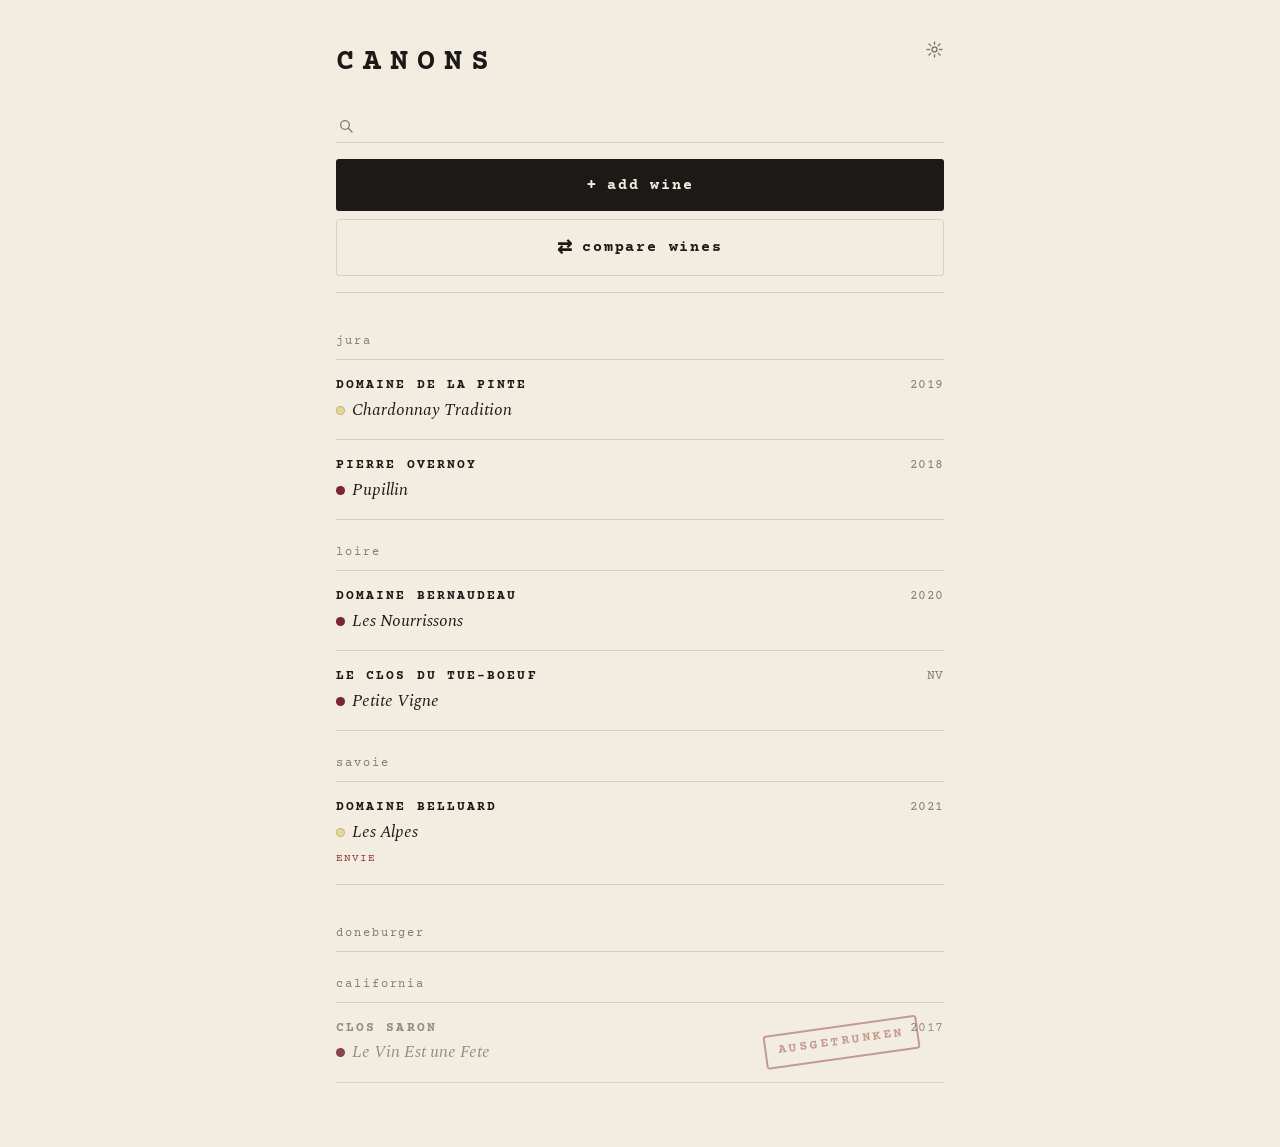
==== commit 6aeffc76: "Add Klein and Chartreuse themes; sharing; Swiss White cream bg" ====
--- a/index.html
+++ b/index.html
@@ -2,7 +2,7 @@
 <html lang="en">
   <head>
     <meta charset="UTF-8" />
-    <meta name="viewport" content="width=device-width, initial-scale=1, viewport-fit=cover" />
+    <meta name="viewport" content="width=device-width, initial-scale=1, maximum-scale=1, user-scalable=no, viewport-fit=cover" />
     <meta name="theme-color" content="#f3ede1" />
     <meta name="color-scheme" content="light" />
     <title>CANONS</title>
@@ -83,7 +83,11 @@
       <section id="view-detail" class="view" hidden>
         <header class="view-header">
           <button class="action-link" type="button" id="detail-back-btn">‹ back</button>
-          <button class="action-link action-link--quiet" type="button" id="detail-delete-btn">remove</button>
+          <button type="button" class="detail-save-top" id="detail-save-top" hidden>save</button>
+          <div style="display:flex;gap:var(--space-3);align-items:baseline">
+            <button class="action-link action-link--quiet" type="button" id="detail-share-btn">share</button>
+            <button class="action-link action-link--quiet" type="button" id="detail-delete-btn">remove</button>
+          </div>
         </header>
 
         <p class="meta-line" id="detail-meta"></p>
@@ -115,11 +119,26 @@
       <section id="view-compare-build" class="view" hidden>
         <header class="view-header">
           <button class="action-link" type="button" id="compare-build-back-btn">‹ back</button>
-          <p class="brand">New comparison</p>
+          <p class="brand" id="compare-build-title">New comparison</p>
         </header>
 
-        <p class="section-label">wines</p>
-        <ul class="compare-chosen" id="compare-chosen"></ul>
+        <!-- Shown only when extending an existing comparison -->
+        <div class="compare-extend" id="compare-extend" hidden>
+          <p class="compare-extend-q">adding to <strong id="compare-extend-title"></strong></p>
+          <label class="compare-extend-opt">
+            <input type="radio" name="compare-extend-mode" value="build" checked />
+            build on this comparison <span>(re-runs all wines together)</span>
+          </label>
+          <label class="compare-extend-opt">
+            <input type="radio" name="compare-extend-mode" value="new" />
+            save as a new comparison <span>(keeps the original)</span>
+          </label>
+        </div>
+
+        <div class="compare-pinned" id="compare-pinned">
+          <p class="section-label">wines</p>
+          <ul class="compare-chosen" id="compare-chosen"></ul>
+        </div>
 
         <div class="compare-add-actions">
           <button type="button" class="backup-btn" id="compare-add-cellar-btn">add from cellar</button>
@@ -136,6 +155,7 @@
         <div class="compare-outside-form" id="compare-outside-form" hidden>
           <input type="text" class="sync-field" id="compare-out-producer" placeholder="producer" autocomplete="off" />
           <input type="text" class="sync-field" id="compare-out-cuvee" placeholder="cuvée" autocomplete="off" />
+          <input type="text" class="sync-field" id="compare-out-grape" placeholder="grape variety (optional)" autocomplete="off" />
           <input type="text" class="sync-field" id="compare-out-vintage" placeholder="vintage (or NV)" autocomplete="off" />
           <button type="button" class="backup-btn" id="compare-out-add-btn">add this wine</button>
         </div>
@@ -204,6 +224,23 @@
         <p class="meta-line" id="compare-detail-title"></p>
         <div class="compare-cards" id="compare-cards"></div>
         <div class="compare-dots" id="compare-dots" aria-hidden="true"></div>
+
+        <div class="compare-detail-actions">
+          <button type="button" class="backup-btn" id="compare-add-wine-btn">add a wine</button>
+        </div>
+
+        <!-- Promote external wines into the cellar (single or bulk) -->
+        <div class="compare-promote" id="compare-promote" hidden>
+          <p class="section-label">add to cellar</p>
+          <p class="compare-promote-hint">
+            These wines aren't in your cellar yet. Add any you like — they're
+            saved with the reputation note as their context; fill in the full
+            details later with <strong>get wine info</strong>.
+          </p>
+          <ul class="compare-promote-list" id="compare-promote-list"></ul>
+          <button type="button" class="backup-btn" id="compare-promote-btn">add selected to cellar</button>
+          <p class="backup-status" id="compare-promote-status"></p>
+        </div>
       </section>
 
       <!-- ================= SETTINGS ================= -->
--- a/styles.css
+++ b/styles.css
@@ -58,21 +58,62 @@
   --accent: #3f5c4c;
 }
 
+/* Klein — warm cream ground with International Klein Blue throughout. */
+[data-theme="klein"] {
+  --paper: #f4eedf;
+  --ink: #002fa7;
+  --muted: #6070b8;
+  --hairline: #c8c8e0;
+  --accent: #002fa7;
+}
+
+/* Chartreuse — deep olive-brown ground, chartreuse ink and accent. */
+[data-theme="chartreuse"] {
+  --paper: #1e1a0e;
+  --ink: #d4f040;
+  --muted: #7a9038;
+  --hairline: #332e18;
+  --accent: #d4f040;
+  color-scheme: dark;
+}
+
+/* Normalise the stamp blend on Klein (blue on cream reads fine multiply, but
+   IKB is dark enough to drop to a simple overlay; opacity keeps the faded look). */
+html[data-theme="klein"] .stamp {
+  mix-blend-mode: normal;
+}
+
+/* On the dark chartreuse ground, multiply washes the stamp out — use normal. */
+html[data-theme="chartreuse"] .stamp {
+  mix-blend-mode: normal;
+  opacity: 0.65;
+}
+
+/* Chartreuse save/add buttons: dark ink on chartreuse so they stay readable. */
+html[data-theme="chartreuse"] .add-btn-large,
+html[data-theme="chartreuse"] .research-trigger,
+html[data-theme="chartreuse"] .save-btn,
+html[data-theme="chartreuse"] .detail-save-top {
+  color: #222818;
+}
+
 /* ---- Swiss / International Typographic Style ----------------------------
    Space Grotesk throughout, larger and bolder, no italics. The three Swiss
    themes share this typography and differ only in palette. Overriding the
    font variables flips every component to Space Grotesk in one move. */
 
-[data-theme^="swiss"] {
+[data-theme^="swiss"],
+[data-theme="klein"],
+[data-theme="chartreuse"] {
   --font-mono: var(--font-sans);
   --font-serif: var(--font-sans);
 }
 
 [data-theme="swiss-white"] {
-  --paper: #ffffff;
+  --paper: #f3ede1;
   --ink: #000000;
   --muted: #6f6f6f;
-  --hairline: #e4e4e4;
+  --hairline: #ddd8cc;
   --accent: #000000;
 }
 
@@ -192,6 +233,82 @@
 html[data-theme^="swiss"] .stamp {
   mix-blend-mode: normal;
   opacity: 0.85;
+  font-weight: 700;
+}
+
+/* Klein and Chartreuse share the full Swiss typographic treatment. */
+html[data-theme="klein"] body,
+html[data-theme="chartreuse"] body {
+  font-size: 17px;
+}
+
+html[data-theme="klein"] .brand,
+html[data-theme="chartreuse"] .brand {
+  font-size: 18px;
+  font-weight: 700;
+  letter-spacing: 0.16em;
+}
+
+html[data-theme="klein"] .brand-row .brand,
+html[data-theme="chartreuse"] .brand-row .brand {
+  font-size: 36px;
+}
+
+html[data-theme="klein"] .region-label,
+html[data-theme="chartreuse"] .region-label {
+  font-size: 13px;
+  font-weight: 700;
+  letter-spacing: 0.08em;
+  color: var(--ink);
+}
+
+html[data-theme="klein"] .wine-producer,
+html[data-theme="chartreuse"] .wine-producer {
+  font-size: 12px;
+  font-weight: 700;
+  letter-spacing: 0.14em;
+}
+
+html[data-theme="klein"] .wine-cuvee,
+html[data-theme="chartreuse"] .wine-cuvee {
+  font-family: var(--font-sans);
+  font-style: normal;
+  font-weight: 500;
+  font-size: 23px;
+  letter-spacing: -0.01em;
+}
+
+html[data-theme="klein"] .wine-vintage,
+html[data-theme="chartreuse"] .wine-vintage {
+  font-size: 15px;
+  font-weight: 500;
+}
+
+html[data-theme="klein"] .field-cuvee textarea,
+html[data-theme="chartreuse"] .field-cuvee textarea {
+  font-family: var(--font-sans);
+  font-style: normal;
+  font-weight: 500;
+  font-size: 20px;
+}
+
+html[data-theme="klein"] .section-label,
+html[data-theme="chartreuse"] .section-label {
+  font-weight: 700;
+}
+
+html[data-theme="klein"] .add-btn-large,
+html[data-theme="klein"] .research-trigger,
+html[data-theme="klein"] .save-btn,
+html[data-theme="chartreuse"] .add-btn-large,
+html[data-theme="chartreuse"] .research-trigger,
+html[data-theme="chartreuse"] .save-btn {
+  font-weight: 700;
+  letter-spacing: 0.06em;
+}
+
+html[data-theme="klein"] .stamp,
+html[data-theme="chartreuse"] .stamp {
   font-weight: 700;
 }
 
@@ -956,6 +1073,27 @@
   margin: 0;
 }
 
+/* Prominent save button in the detail header — appears only after an edit.
+   Sits centered between the back and remove links (flex space-between). */
+.detail-save-top {
+  align-self: center;
+  font-family: var(--font-mono);
+  font-weight: 700;
+  font-size: 13px;
+  letter-spacing: 0.12em;
+  text-transform: lowercase;
+  color: var(--paper);
+  background: var(--accent);
+  border: none;
+  border-radius: 3px;
+  padding: 7px 22px;
+  cursor: pointer;
+}
+
+.detail-save-top:hover {
+  opacity: 0.9;
+}
+
 .action-link--quiet {
   color: var(--muted);
   font-size: 12px;
@@ -1556,6 +1694,15 @@
   cursor: default;
 }
 
+/* Keep the chosen wines pinned below the sticky header while adding more. */
+.compare-pinned {
+  position: sticky;
+  top: 0; /* refined at runtime to sit just under the header */
+  z-index: 15;
+  background: var(--paper);
+  padding-bottom: var(--space-2);
+}
+
 .compare-build-hint {
   font-family: var(--font-mono);
   font-size: 12px;
@@ -1591,46 +1738,38 @@
   padding: var(--space-3);
 }
 
-.compare-card-name {
-  font-family: var(--font-serif);
-  font-size: 18px;
-  margin: 0;
-}
-
-.compare-card-vintage {
-  font-family: var(--font-mono);
-  font-size: 12px;
-  color: var(--muted);
-  margin: 2px 0 var(--space-3);
-}
-
-.compare-card-badge {
-  display: inline-block;
-  font-family: var(--font-mono);
-  font-size: 10px;
-  letter-spacing: 0.1em;
+.compare-card--summary {
+  border-color: var(--accent);
+}
+
+/* Per-dimension card: a title, then one block per wine. */
+.compare-card-title {
+  font-family: var(--font-mono);
+  font-size: 13px;
+  letter-spacing: 0.16em;
   text-transform: lowercase;
   color: var(--accent);
-  border: 1px solid var(--accent);
-  border-radius: 999px;
-  padding: 1px 8px;
-  margin-left: 6px;
-  vertical-align: middle;
-}
-
-.compare-dim {
+  margin: 0 0 var(--space-3);
+  padding-bottom: var(--space-2);
+  border-bottom: 1px solid var(--hairline);
+}
+
+.compare-wine-block {
   margin-bottom: var(--space-3);
 }
 
-.compare-dim-label {
+.compare-wine-block:last-child {
+  margin-bottom: 0;
+}
+
+.compare-wine-name {
   display: flex;
   align-items: center;
   gap: 6px;
   font-family: var(--font-mono);
-  font-size: 11px;
-  letter-spacing: 0.14em;
-  text-transform: lowercase;
-  color: var(--muted);
+  font-size: 12px;
+  letter-spacing: 0.04em;
+  color: var(--ink);
   margin: 0 0 2px;
 }
 
@@ -1641,12 +1780,6 @@
   margin: 0;
 }
 
-.compare-card-sources {
-  margin-top: var(--space-3);
-  padding-top: var(--space-2);
-  border-top: 1px solid var(--hairline);
-}
-
 .compare-dots {
   display: flex;
   justify-content: center;
@@ -1663,6 +1796,105 @@
 
 .compare-dot.is-active {
   background: var(--accent);
+}
+
+/* "needs info" badge on cellar stubs added from a comparison */
+.wine-needs-tag {
+  display: inline-block;
+  margin-top: 4px;
+  font-family: var(--font-mono);
+  font-size: 10px;
+  letter-spacing: 0.12em;
+  text-transform: lowercase;
+  color: var(--accent);
+  border: 1px solid var(--accent);
+  border-radius: 999px;
+  padding: 0 7px;
+}
+
+/* Promote external wines into the cellar */
+.compare-promote {
+  margin-top: var(--space-5);
+  border-top: 1px solid var(--hairline);
+  padding-top: var(--space-3);
+}
+
+.compare-promote-hint {
+  font-family: var(--font-mono);
+  font-size: 12px;
+  line-height: 1.5;
+  color: var(--muted);
+  margin: 0 0 var(--space-3);
+}
+
+.compare-promote-hint strong {
+  color: var(--ink);
+  font-weight: 700;
+}
+
+.compare-promote-list {
+  list-style: none;
+  padding: 0;
+  margin: 0 0 var(--space-3);
+  display: flex;
+  flex-direction: column;
+  gap: var(--space-2);
+}
+
+.compare-promote-item label {
+  display: flex;
+  align-items: center;
+  gap: 8px;
+  font-family: var(--font-mono);
+  font-size: 13px;
+  cursor: pointer;
+}
+
+.compare-promote-item input {
+  accent-color: var(--accent);
+}
+
+/* Extend an existing comparison */
+.compare-detail-actions {
+  margin-top: var(--space-4);
+}
+
+.compare-extend {
+  border: 1px solid var(--hairline);
+  border-radius: 6px;
+  padding: var(--space-3);
+  margin-bottom: var(--space-4);
+}
+
+.compare-extend-q {
+  font-family: var(--font-mono);
+  font-size: 12px;
+  color: var(--muted);
+  margin: 0 0 var(--space-2);
+}
+
+.compare-extend-q strong {
+  color: var(--ink);
+  font-weight: 700;
+}
+
+.compare-extend-opt {
+  display: flex;
+  align-items: baseline;
+  gap: 8px;
+  font-family: var(--font-mono);
+  font-size: 13px;
+  margin-top: var(--space-2);
+  cursor: pointer;
+}
+
+.compare-extend-opt span {
+  color: var(--muted);
+  font-size: 11px;
+}
+
+.compare-extend-opt input {
+  accent-color: var(--accent);
 }
 
 /* Working / loading state */
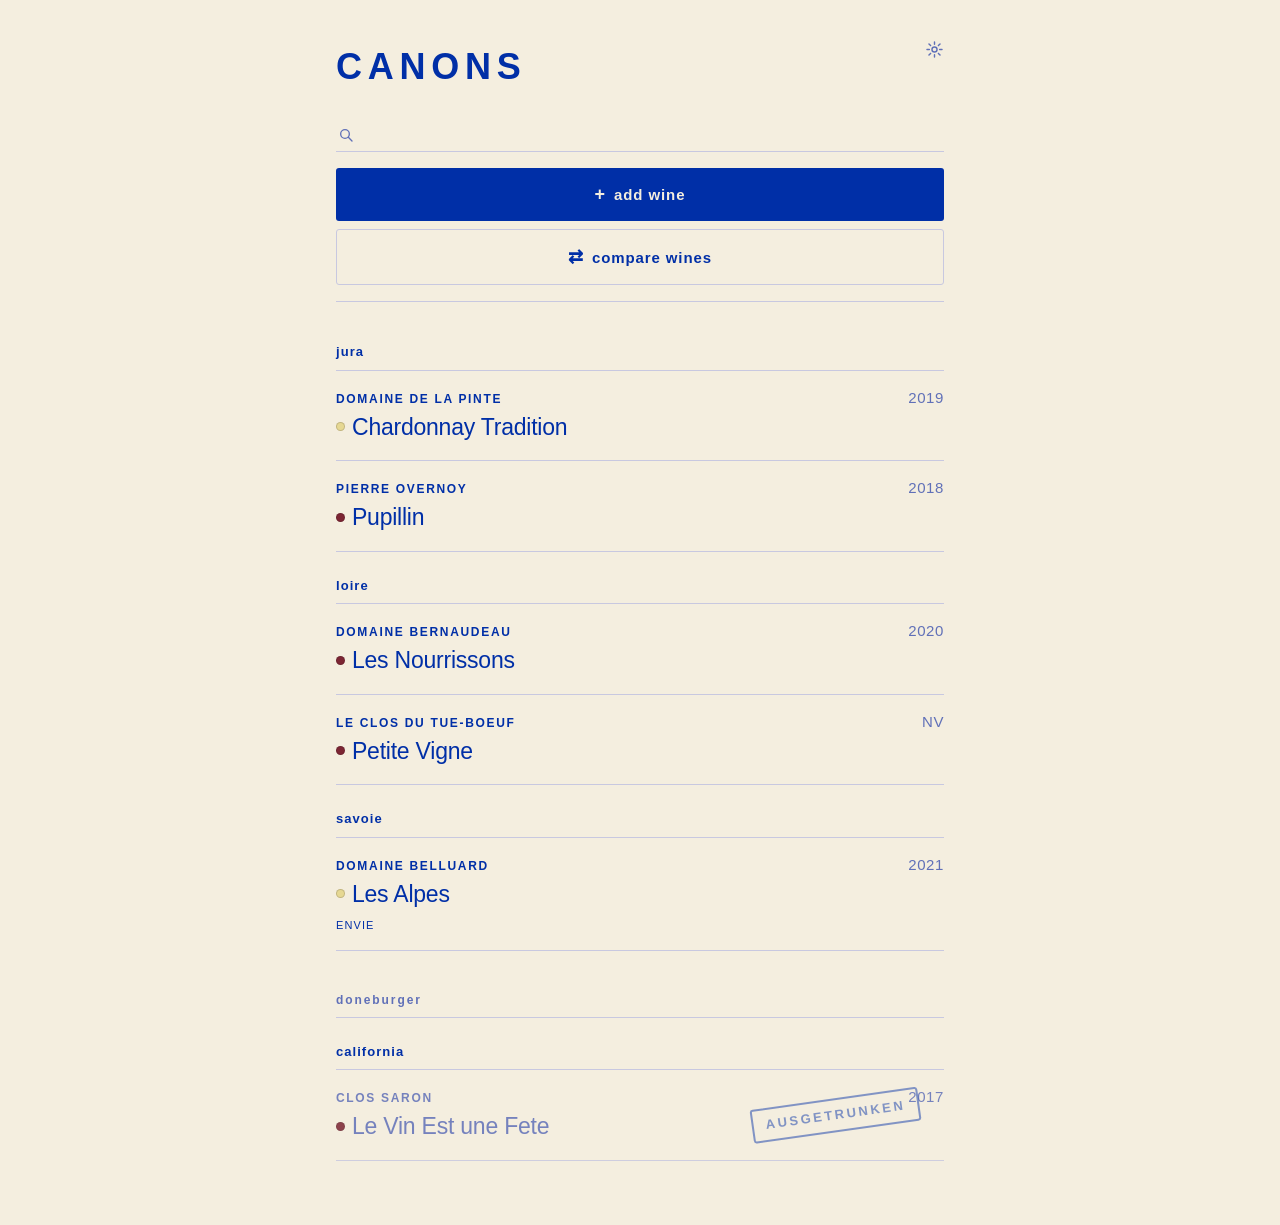
==== commit bcaa63fa: "Klein Blue app icon; update theme colour" ====
--- a/index.html
+++ b/index.html
@@ -3,7 +3,7 @@
   <head>
     <meta charset="UTF-8" />
     <meta name="viewport" content="width=device-width, initial-scale=1, maximum-scale=1, user-scalable=no, viewport-fit=cover" />
-    <meta name="theme-color" content="#f3ede1" />
+    <meta name="theme-color" content="#002fa7" />
     <meta name="color-scheme" content="light" />
     <title>CANONS</title>
 
--- a/styles.css
+++ b/styles.css
@@ -49,14 +49,6 @@
   --accent: #8e3b2f;
 }
 
-/* Example alternate theme — cool marble whites with a deep-green accent. */
-[data-theme="marble"] {
-  --paper: #eef0ec;
-  --ink: #20231f;
-  --muted: #82867e;
-  --hairline: #d6d9d1;
-  --accent: #3f5c4c;
-}
 
 /* Klein — warm cream ground with International Klein Blue throughout. */
 [data-theme="klein"] {
@@ -312,23 +304,6 @@
   font-weight: 700;
 }
 
-/* Marble — give the add-wine button the deep-green accent so it matches the
-   "research this wine" button instead of reading as near-black ink. */
-html[data-theme="marble"] .add-btn-large {
-  background: var(--accent);
-}
-
-html[data-theme="marble"] .add-btn-large:hover {
-  background: var(--accent);
-  opacity: 0.88;
-}
-
-/* The AUSGETRUNKEN stamp already uses --accent, but its multiply blend muddies
-   the green over marble's cool ground. Normalise the blend so the accent reads
-   true, while opacity keeps the faded, stamped-on tone. */
-html[data-theme="marble"] .stamp {
-  mix-blend-mode: normal;
-}
 
 /* Swiss Primary — each non-finished entry's text takes a random primary
    colour (assigned in JS); let the producer/cuvée/vintage inherit it. */
